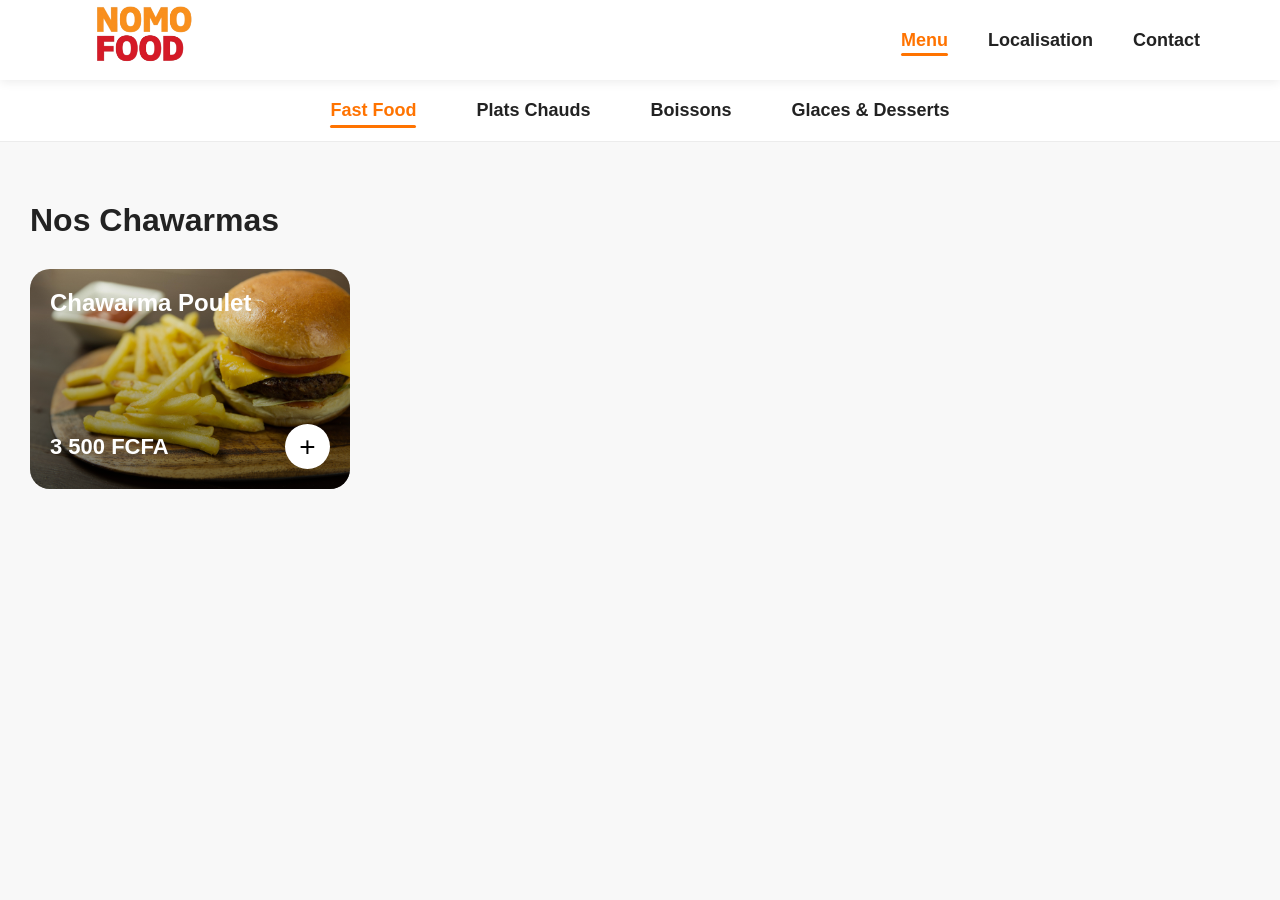
==== menu.html @ 39d3bd44 "ajout de la page menu" ====
<!DOCTYPE html>
<html lang="fr">
<head>
    <meta charset="UTF-8">
    <meta name="viewport" content="width=device-width, initial-scale=1.0">
    <title>Menu | NOMO FOOD</title>

    <link rel="stylesheet" href="menu.css">
</head>

<body>

<header>

    <nav class="navbar">

        <div class="logo">
            <a href="index.html">
                <img src="images/logo.png" alt="Logo NOMO FOOD">
            </a>
        </div>

        <ul class="nav-links">
            <li><a href="menu.html" class="active">Menu</a></li>
            <li><a href="#">Localisation</a></li>
            <li><a href="#">Contact</a></li>
        </ul>

    </nav>

</header>

<section class="menu-tabs">

    <ul>
        <li><a href="#" class="active">Fast Food</a></li>
        <li><a href="#">Plats Chauds</a></li>
        <li><a href="#">Boissons</a></li>
        <li><a href="#">Glaces & Desserts</a></li>
    </ul>

</section>

<main class="menu-content">

    <section class="menu-section">

        <h2>Nos Chawarmas</h2>

        <div class="cards">

            <div class="food-card">

                <img src="images/plat-principal.jpg" alt="Chawarma">

                <div class="overlay">

                    <h3>Chawarma Poulet</h3>

                    <div class="card-bottom">

                        <span class="price">3 500 FCFA</span>

                        <button class="add-btn">+</button>

                    </div>

                </div>

            </div>

        </div>

    </section>

</main>

<script src="menu.js"></script>

</body>
</html>
---- menu.css ----
*{
    margin:0;
    padding:0;
    box-sizing:border-box;
}

body{
    font-family:Arial, sans-serif;
    background:#f8f8f8;
}


/* ================= NAVBAR ================= */

.navbar{
    display:flex;
    justify-content:space-between;
    align-items:center;

    height:80px;
    padding:0 80px;

    background:white;

    box-shadow:0 2px 10px rgba(0,0,0,.08);

    position:sticky;
    top:0;
    z-index:1000;
}


.logo img{
    height:130px;
}


.nav-links{
    display:flex;
    list-style:none;
    gap:40px;
}


.nav-links a{
    text-decoration:none;
    color:#222;
    font-size:18px;
    font-weight:bold;

    position:relative;

    transition:
        color .25s ease,
        transform .25s ease;
}


.nav-links a:hover{
    transform:scale(1.04);
}


.nav-links a.active{
    color:#ff7300;
    transform:scale(1.09);
}


.nav-links a::after{

    content:"";

    position:absolute;

    left:0;
    bottom:-6px;

    width:0;
    height:3px;

    background:#ff7300;

    border-radius:50px;

    transition:.3s;
}


.nav-links a:hover::after,
.nav-links a.active::after{

    width:100%;
}


/* ================= MENU TABS ================= */

.menu-tabs{

    position:sticky;

    top:80px;

    z-index:999;

    background:white;

    border-bottom:1px solid #ececec;
}


.menu-tabs ul{

    display:flex;

    justify-content:center;

    list-style:none;

    gap:60px;

    padding:20px;
}


.menu-tabs a{

    text-decoration:none;

    color:#222;

    font-weight:bold;

    font-size:18px;

    position:relative;

    transition:
        color .25s ease,
        transform .25s ease;
}


.menu-tabs a:hover{

    transform:scale(1.04);
}


.menu-tabs a.active{

    color:#ff7300;

    transform:scale(1.09);
}


.menu-tabs a::after{

    content:"";

    position:absolute;

    left:0;

    bottom:-8px;

    width:0;

    height:3px;

    background:#ff7300;

    border-radius:50px;

    transition:.3s;
}


.menu-tabs a:hover::after,
.menu-tabs a.active::after{

    width:100%;
}

/* ================= MENU ================= */

.menu-content{

    max-width:1300px;

    margin:60px auto;

    padding:0 30px;

}

.menu-section{

    margin-bottom:70px;

}

.menu-section h2{

    font-size:32px;

    color:#222;

    margin-bottom:30px;

}

.cards{

    display:flex;

    flex-wrap:wrap;

    gap:30px;

}

.food-card{

    position:relative;

    width:320px;

    height:220px;

    overflow:hidden;

    border-radius:20px;

    cursor:pointer;

    transition:transform .25s ease;

}

.food-card:hover{

    transform:scale(1.04);

}

.food-card img{

    width:100%;

    height:100%;

    object-fit:cover;

}

.overlay{

    position:absolute;

    inset:0;

    display:flex;

    flex-direction:column;

    justify-content:space-between;

    padding:20px;

    background:linear-gradient(
        transparent,
        rgba(0,0,0,.55)
    );

}

.overlay h3{

    color:white;

    font-size:24px;

    align-self:flex-start;

}

.card-bottom{

    display:flex;

    justify-content:space-between;

    align-items:center;

}

.price{

    color:white;

    font-size:22px;

    font-weight:bold;

}

.add-btn{

    width:45px;

    height:45px;

    border:none;

    border-radius:50%;

    background:white;

    font-size:28px;

    cursor:pointer;

    transition:.25s;

}

.add-btn:hover{

    transform:scale(1.08);

}
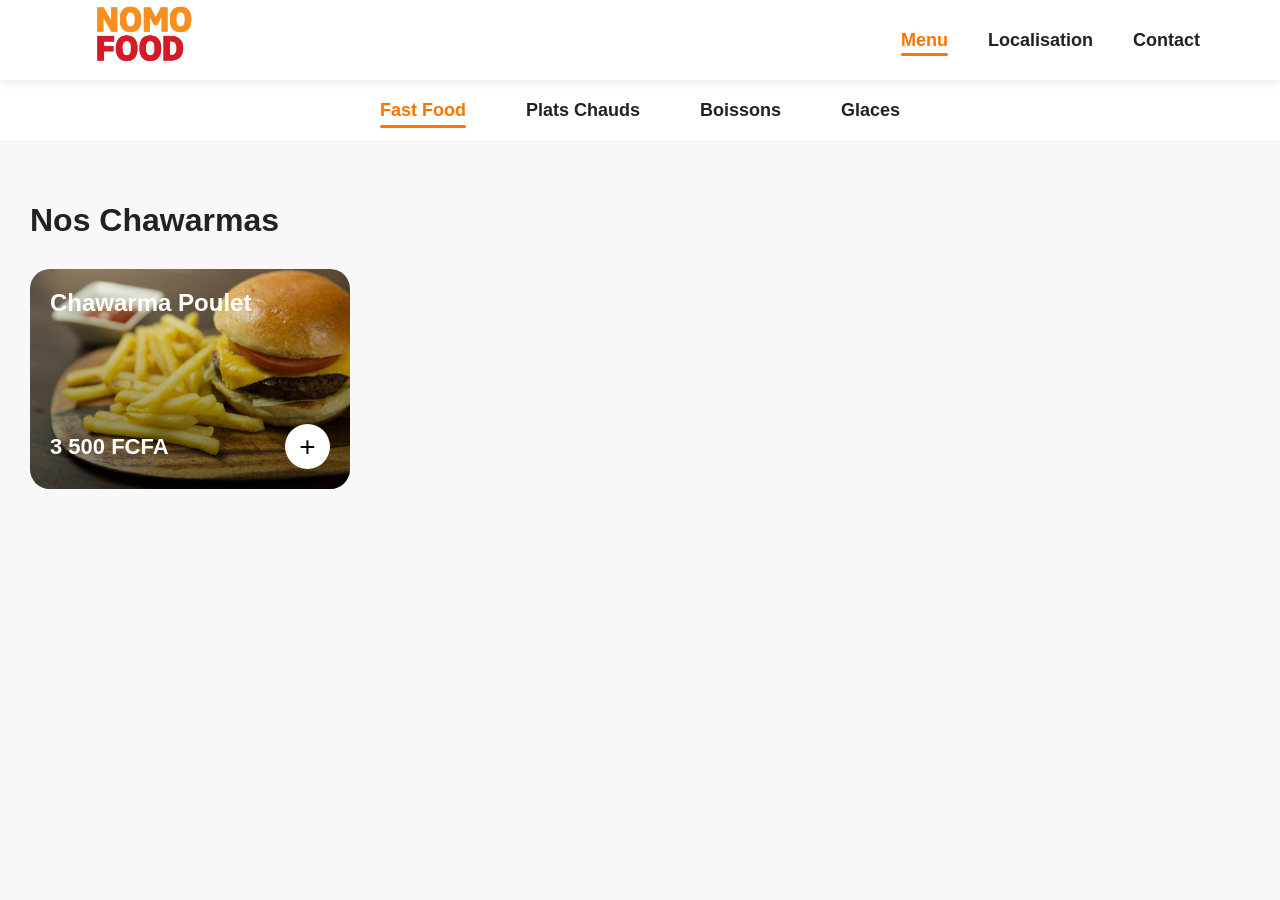
==== commit de144536: "correction des proportions des éléments de menus" ====
--- a/menu.html
+++ b/menu.html
@@ -6,6 +6,7 @@
     <title>Menu | NOMO FOOD</title>
 
     <link rel="stylesheet" href="menu.css">
+    <link rel="preload" as="image" href="images/plat-principal.jpg">
 </head>
 
 <body>
@@ -36,7 +37,7 @@
         <li><a href="#" class="active">Fast Food</a></li>
         <li><a href="#">Plats Chauds</a></li>
         <li><a href="#">Boissons</a></li>
-        <li><a href="#">Glaces & Desserts</a></li>
+        <li><a href="#">Glaces</a></li>
     </ul>
 
 </section>
--- a/menu.css
+++ b/menu.css
@@ -43,6 +43,9 @@
 
 
 .nav-links a{
+    .nav-links a{
+    -webkit-tap-highlight-color: transparent;
+}
     text-decoration:none;
     color:#222;
     font-size:18px;
@@ -126,6 +129,10 @@
 
 .menu-tabs a{
 
+    .menu-tabs a{
+    -webkit-tap-highlight-color: transparent;
+}
+
     text-decoration:none;
 
     color:#222;
@@ -331,4 +338,112 @@
 
     transform:scale(1.08);
 
+}
+
+/* Animation arrivée menu */
+
+body{
+
+    animation: menuEnter .5s ease;
+
+}
+
+
+@keyframes menuEnter{
+
+    from{
+
+        opacity:0;
+
+        transform:translateX(60px);
+
+    }
+
+
+    to{
+
+        opacity:1;
+
+        transform:translateX(0);
+
+    }
+
+}
+
+@media(max-width:768px){
+
+        .navbar{
+
+        height:70px;
+
+        padding:0 20px;
+
+    }
+
+
+    .logo img{
+
+        height:70px;
+
+    }
+
+
+    .nav-links{
+
+        gap:12px;
+
+    }
+
+
+    .nav-links a{
+
+        font-size:12px;
+
+    }
+
+    .menu-tabs ul{
+
+        justify-content:flex-start;
+
+        gap:25px;
+
+        overflow-x:auto;
+
+        padding:15px;
+
+    }
+
+
+    .menu-tabs a{
+
+        font-size:13px;
+
+        white-space:nowrap;
+
+    }
+
+
+    .food-card{
+
+        width:100%;
+
+        height:220px;
+
+    }
+
+
+    .menu-content{
+
+        padding:0 15px;
+
+    }
+
+ 
+}
+a:focus,
+a:active,
+button:focus,
+button:active{
+    outline:none;
+    -webkit-tap-highlight-color:transparent;
 }
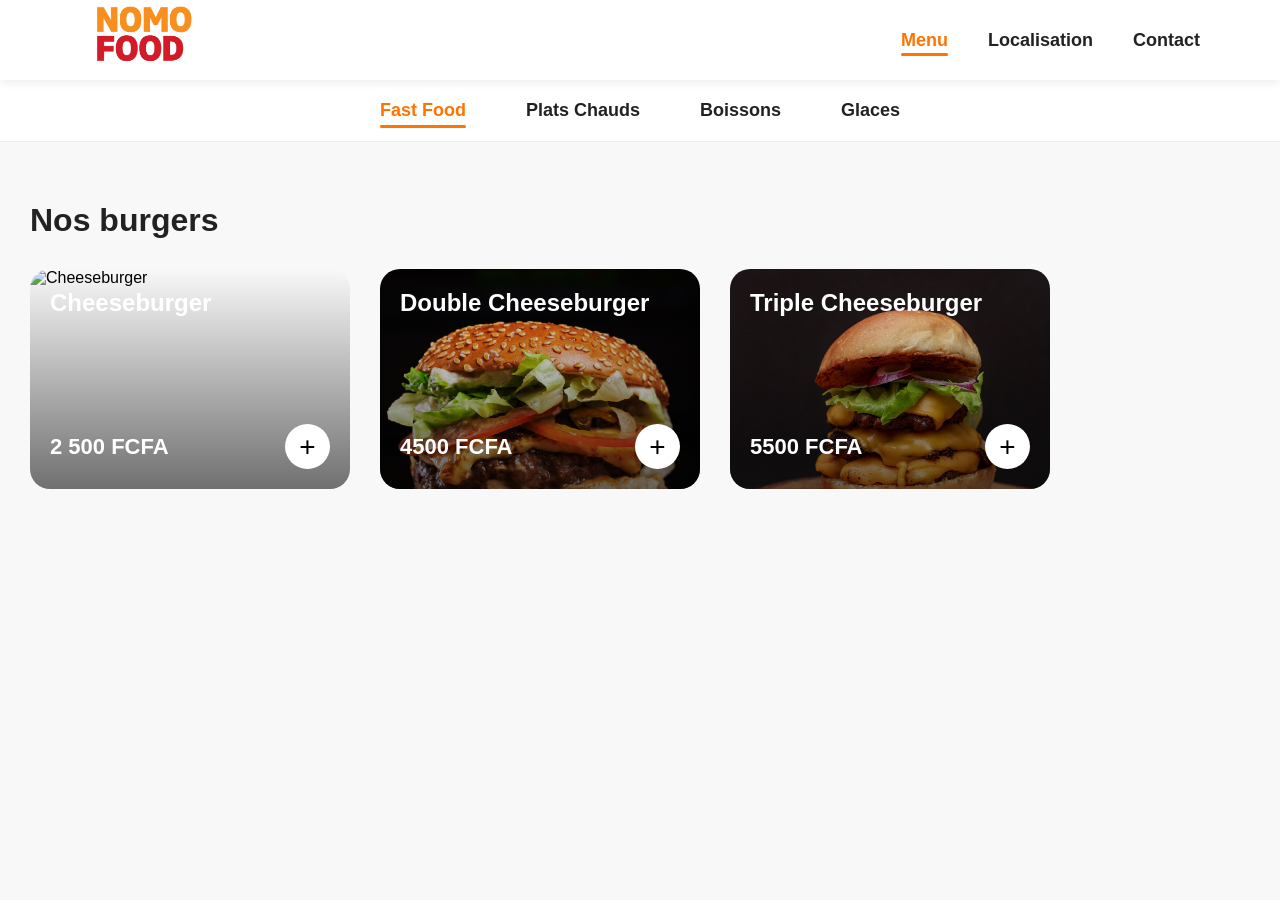
==== commit 76e4fbb2: "ajout de l'onglet burger" ====
--- a/menu.html
+++ b/menu.html
@@ -46,31 +46,71 @@
 
     <section class="menu-section">
 
-        <h2>Nos Chawarmas</h2>
+        <h2>Nos burgers</h2>
 
         <div class="cards">
 
-            <div class="food-card">
+    <div class="food-card">
 
-                <img src="images/plat-principal.jpg" alt="Chawarma">
+        <img src="images/cheeseburger.jpg" alt="Cheeseburger">
 
-                <div class="overlay">
+        <div class="overlay">
 
-                    <h3>Chawarma Poulet</h3>
+            <h3>Cheeseburger</h3>
 
-                    <div class="card-bottom">
+            <div class="card-bottom">
 
-                        <span class="price">3 500 FCFA</span>
+                <span class="price">2 500 FCFA</span>
 
-                        <button class="add-btn">+</button>
-
-                    </div>
-
-                </div>
+                <button class="add-btn">+</button>
 
             </div>
 
         </div>
+
+    </div>
+
+    <div class="food-card">
+
+        <img src="images/double-cheeseburger.jpg" alt="Double Cheeseburger">
+
+        <div class="overlay">
+
+            <h3>Double Cheeseburger</h3>
+
+            <div class="card-bottom">
+
+                <span class="price">4500 FCFA</span>
+
+                <button class="add-btn">+</button>
+
+            </div>
+
+        </div>
+
+    </div>
+
+    <div class="food-card">
+
+        <img src="images/triple-cheeseburger.jpg" alt="Triple Cheeseburger">
+
+        <div class="overlay">
+
+            <h3>Triple Cheeseburger</h3>
+
+            <div class="card-bottom">
+
+                <span class="price">5500 FCFA</span>
+
+                <button class="add-btn">+</button>
+
+            </div>
+
+        </div>
+
+    </div>
+
+</div>
 
     </section>
 
--- a/menu.css
+++ b/menu.css
@@ -129,8 +129,21 @@
 
 .menu-tabs a{
 
-    .menu-tabs a{
-    -webkit-tap-highlight-color: transparent;
+    -webkit-tap-highlight-color:transparent;
+
+    text-decoration:none;
+
+    color:#222;
+
+    font-weight:bold;
+
+    font-size:18px;
+
+    position:relative;
+
+    transition:
+        color .25s ease,
+        transform .25s ease;
 }
 
     text-decoration:none;
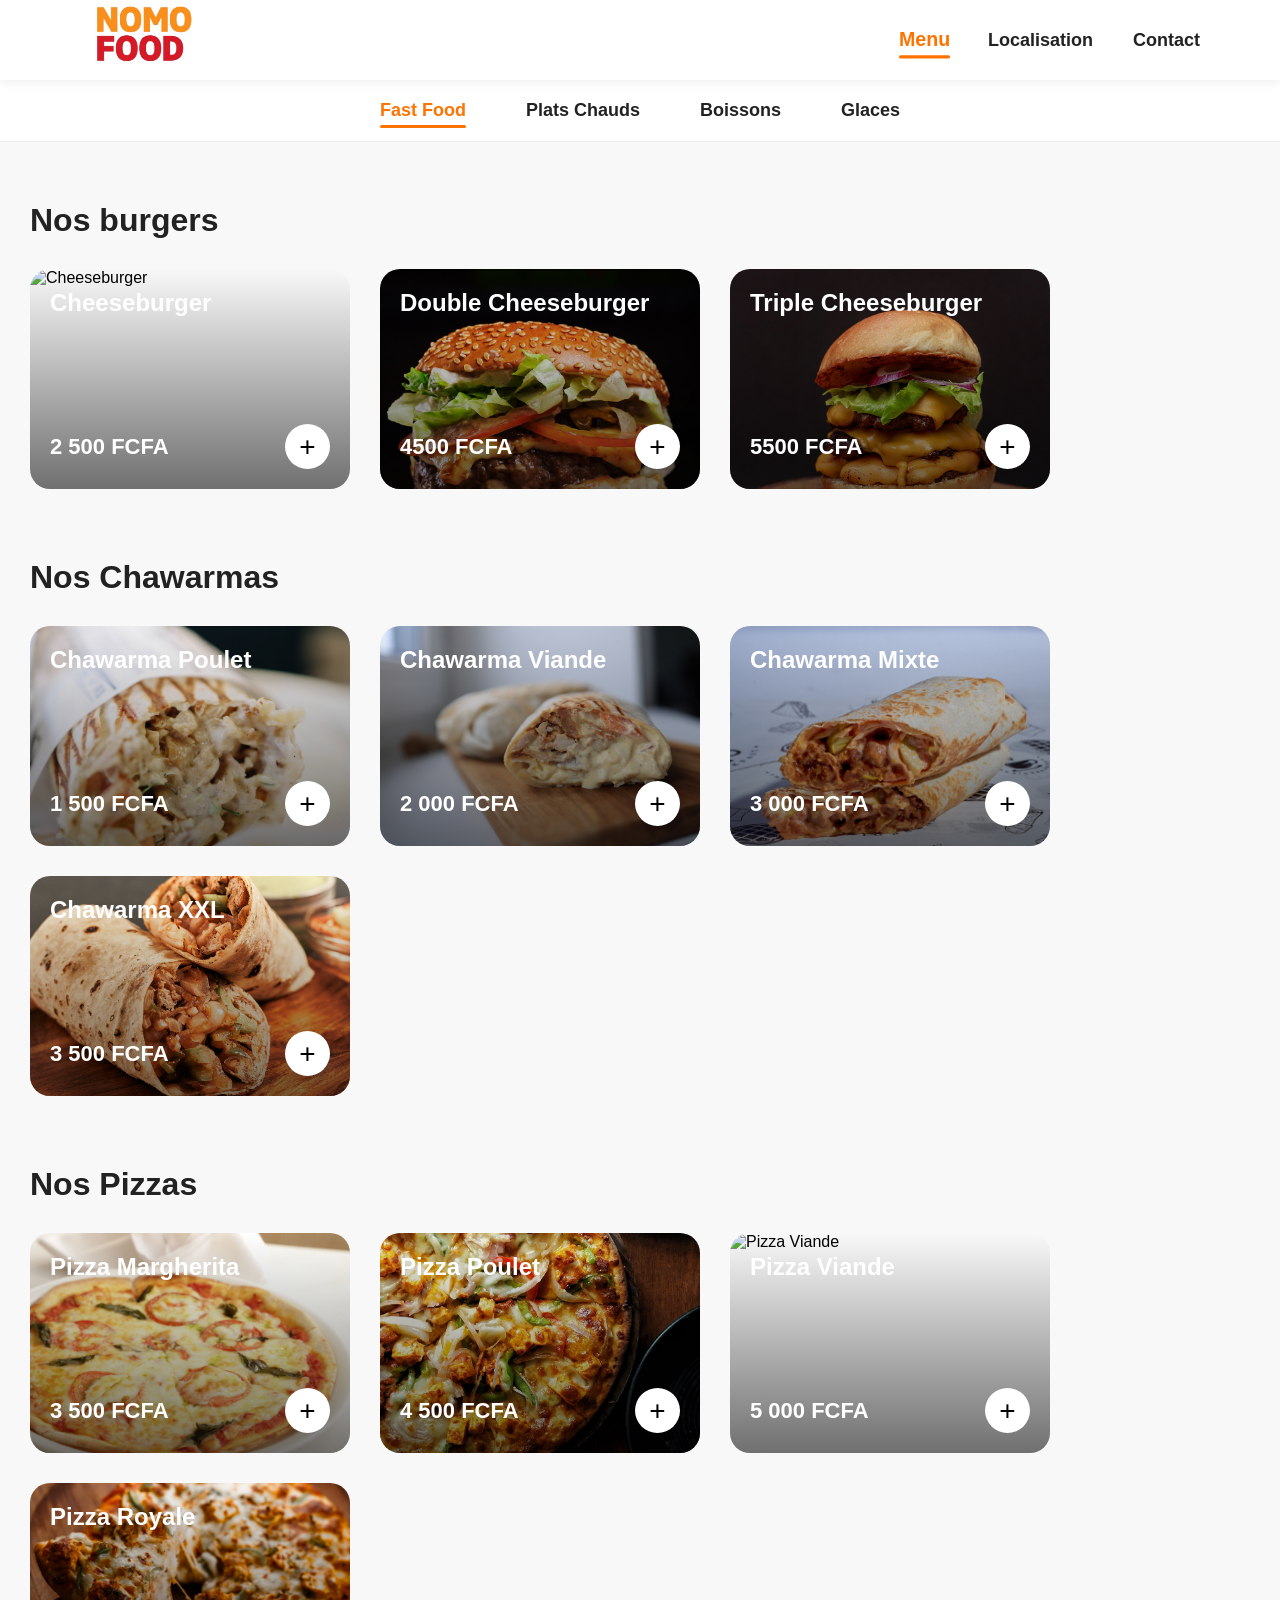
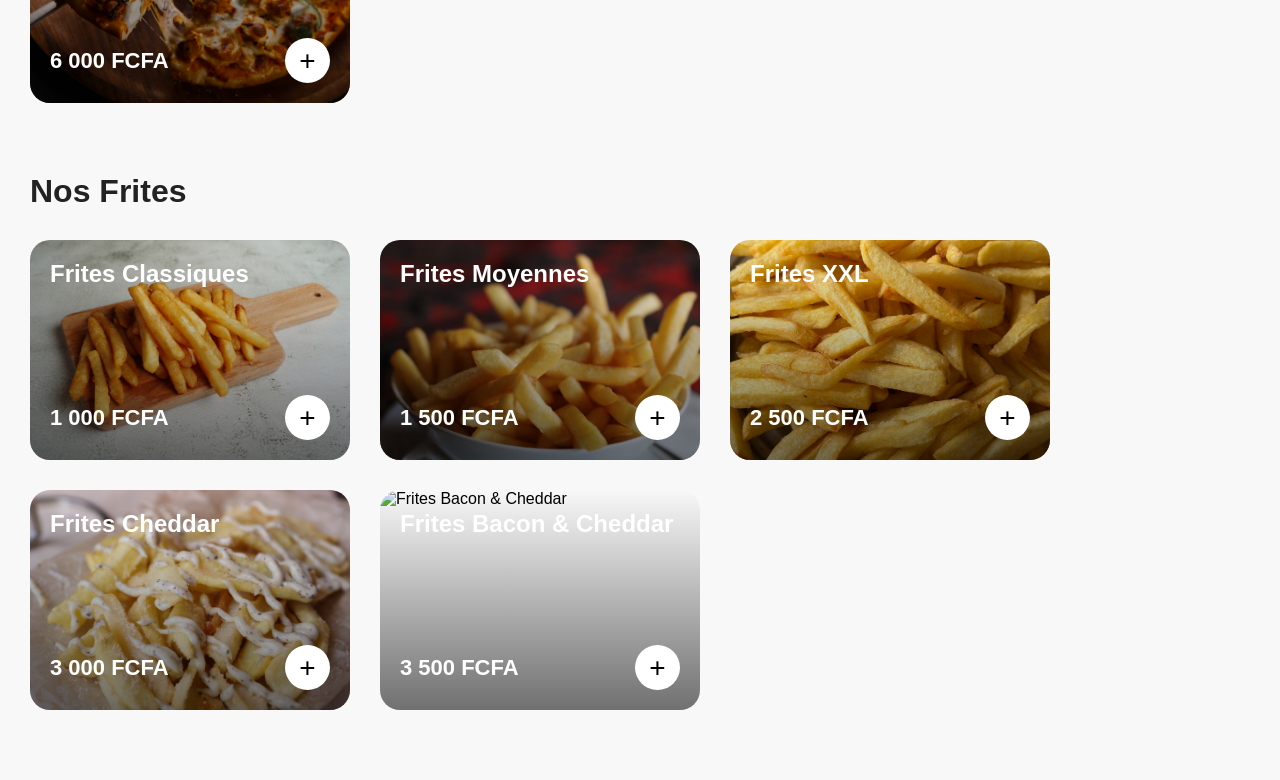
==== commit 509e3c54: "fast food fin" ====
--- a/menu.html
+++ b/menu.html
@@ -11,24 +11,21 @@
 
 <body>
 
-<header>
-
-    <nav class="navbar">
-
-        <div class="logo">
-            <a href="index.html">
-                <img src="images/logo.png" alt="Logo NOMO FOOD">
-            </a>
-        </div>
-
-        <ul class="nav-links">
-            <li><a href="menu.html" class="active">Menu</a></li>
-            <li><a href="#">Localisation</a></li>
-            <li><a href="#">Contact</a></li>
-        </ul>
-
-    </nav>
-
+<header class="navbar">
+
+    <div class="logo">
+        <a href="index.html">
+            <img src="images/logo.png" alt="Logo NOMO FOOD">
+        </a>
+    </div>
+
+    <ul class="nav-links">
+        <li><a href="menu.html" class="active">Menu</a></li>
+        <li><a href="#">Localisation</a></li>
+        <li><a href="#">Contact</a></li>
+    </ul>
+
+</header>
 </header>
 
 <section class="menu-tabs">
@@ -114,6 +111,306 @@
 
     </section>
 
+<section class="menu-section">
+
+    <h2>Nos Chawarmas</h2>
+
+    <div class="cards">
+
+        <div class="food-card">
+
+            <img src="images/chawarma-poulet.jpg" alt="Chawarma Poulet">
+
+            <div class="overlay">
+
+                <h3>Chawarma Poulet</h3>
+
+                <div class="card-bottom">
+
+                    <span class="price">1 500 FCFA</span>
+
+                    <button class="add-btn">+</button>
+
+                </div>
+
+            </div>
+
+        </div>
+
+
+        <div class="food-card">
+
+            <img src="images/chawarma-viande.jpg" alt="Chawarma Viande">
+
+            <div class="overlay">
+
+                <h3>Chawarma Viande</h3>
+
+                <div class="card-bottom">
+
+                    <span class="price">2 000 FCFA</span>
+
+                    <button class="add-btn">+</button>
+
+                </div>
+
+            </div>
+
+        </div>
+
+
+        <div class="food-card">
+
+            <img src="images/chawarma-mixte.jpg" alt="Chawarma Mixte">
+
+            <div class="overlay">
+
+                <h3>Chawarma Mixte</h3>
+
+                <div class="card-bottom">
+
+                    <span class="price">3 000 FCFA</span>
+
+                    <button class="add-btn">+</button>
+
+                </div>
+
+            </div>
+
+        </div>
+
+
+        <div class="food-card">
+
+            <img src="images/chawarma-xxl.jpg" alt="Chawarma XXL">
+
+            <div class="overlay">
+
+                <h3>Chawarma XXL</h3>
+
+                <div class="card-bottom">
+
+                    <span class="price">3 500 FCFA</span>
+
+                    <button class="add-btn">+</button>
+
+                </div>
+
+            </div>
+
+        </div>
+
+    </div>
+
+</section>
+
+<section class="menu-section">
+
+    <h2>Nos Pizzas</h2>
+
+    <div class="cards">
+
+        <div class="food-card">
+
+            <img src="images/pizza-margherita.jpg" alt="Pizza Margherita">
+
+            <div class="overlay">
+
+                <h3>Pizza Margherita</h3>
+
+                <div class="card-bottom">
+
+                    <span class="price">3 500 FCFA</span>
+
+                    <button class="add-btn">+</button>
+
+                </div>
+
+            </div>
+
+        </div>
+
+
+        <div class="food-card">
+
+            <img src="images/pizza-poulet.jpg" alt="Pizza Poulet">
+
+            <div class="overlay">
+
+                <h3>Pizza Poulet</h3>
+
+                <div class="card-bottom">
+
+                    <span class="price">4 500 FCFA</span>
+
+                    <button class="add-btn">+</button>
+
+                </div>
+
+            </div>
+
+        </div>
+
+
+        <div class="food-card">
+
+            <img src="images/pizza-viande.jpg" alt="Pizza Viande">
+
+            <div class="overlay">
+
+                <h3>Pizza Viande</h3>
+
+                <div class="card-bottom">
+
+                    <span class="price">5 000 FCFA</span>
+
+                    <button class="add-btn">+</button>
+
+                </div>
+
+            </div>
+
+        </div>
+
+
+        <div class="food-card">
+
+            <img src="images/pizza-royale.jpg" alt="Pizza Royale">
+
+            <div class="overlay">
+
+                <h3>Pizza Royale</h3>
+
+                <div class="card-bottom">
+
+                    <span class="price">6 000 FCFA</span>
+
+                    <button class="add-btn">+</button>
+
+                </div>
+
+            </div>
+
+        </div>
+
+    </div>
+
+</section>
+
+<section class="menu-section">
+
+    <h2>Nos Frites</h2>
+
+    <div class="cards">
+
+        <div class="food-card">
+
+            <img src="images/frites-classiques.jpg" alt="Frites Classiques">
+
+            <div class="overlay">
+
+                <h3>Frites Classiques</h3>
+
+                <div class="card-bottom">
+
+                    <span class="price">1 000 FCFA</span>
+
+                    <button class="add-btn">+</button>
+
+                </div>
+
+            </div>
+
+        </div>
+
+
+        <div class="food-card">
+
+            <img src="images/frites-moyennes.jpg" alt="Frites Moyennes">
+
+            <div class="overlay">
+
+                <h3>Frites Moyennes</h3>
+
+                <div class="card-bottom">
+
+                    <span class="price">1 500 FCFA</span>
+
+                    <button class="add-btn">+</button>
+
+                </div>
+
+            </div>
+
+        </div>
+
+
+        <div class="food-card">
+
+            <img src="images/frites-xxl.jpg" alt="Frites XXL">
+
+            <div class="overlay">
+
+                <h3>Frites XXL</h3>
+
+                <div class="card-bottom">
+
+                    <span class="price">2 500 FCFA</span>
+
+                    <button class="add-btn">+</button>
+
+                </div>
+
+            </div>
+
+        </div>
+
+
+        <div class="food-card">
+
+            <img src="images/frites-cheddar.jpg" alt="Frites Cheddar">
+
+            <div class="overlay">
+
+                <h3>Frites Cheddar</h3>
+
+                <div class="card-bottom">
+
+                    <span class="price">3 000 FCFA</span>
+
+                    <button class="add-btn">+</button>
+
+                </div>
+
+            </div>
+
+        </div>
+
+
+        <div class="food-card">
+
+            <img src="images/frites-bacon-cheddar.jpg" alt="Frites Bacon &amp; Cheddar">
+
+            <div class="overlay">
+
+                <h3>Frites Bacon &amp; Cheddar</h3>
+
+                <div class="card-bottom">
+
+                    <span class="price">3 500 FCFA</span>
+
+                    <button class="add-btn">+</button>
+
+                </div>
+
+            </div>
+
+        </div>
+
+    </div>
+
+</section>
+
 </main>
 
 <script src="menu.js"></script>
--- a/menu.css
+++ b/menu.css
@@ -7,33 +7,46 @@
 body{
     font-family:Arial, sans-serif;
     background:#f8f8f8;
-}
-
-
-/* ================= NAVBAR ================= */
+    padding-top:80px;
+}
+
+
+*{
+    -webkit-tap-highlight-color: transparent;
+}
+
+a,
+button,
+.food-card{
+    outline:none;
+    -webkit-tap-highlight-color:transparent;
+}
+
+*:focus{
+    outline:none;
+}
 
 .navbar{
     display:flex;
     justify-content:space-between;
     align-items:center;
-
     height:80px;
     padding:0 80px;
-
     background:white;
-
     box-shadow:0 2px 10px rgba(0,0,0,.08);
 
-    position:sticky;
+    position:fixed;
     top:0;
-    z-index:1000;
-}
-
+    left:0;
+    width:100%;
+    z-index:2000;
+}
 
 .logo img{
     height:130px;
-}
-
+    position:relative;
+    z-index:10;
+}
 
 .nav-links{
     display:flex;
@@ -41,71 +54,55 @@
     gap:40px;
 }
 
-
 .nav-links a{
-    .nav-links a{
-    -webkit-tap-highlight-color: transparent;
-}
+    display:inline-block;
     text-decoration:none;
     color:#222;
+    font-weight:bold;
     font-size:18px;
-    font-weight:bold;
 
     position:relative;
 
     transition:
         color .25s ease,
         transform .25s ease;
-}
-
+
+    outline:none;
+    -webkit-tap-highlight-color:transparent;
+}
 
 .nav-links a:hover{
     transform:scale(1.04);
 }
-
 
 .nav-links a.active{
     color:#ff7300;
     transform:scale(1.09);
 }
 
-
 .nav-links a::after{
-
     content:"";
-
     position:absolute;
-
     left:0;
     bottom:-6px;
-
     width:0;
     height:3px;
-
     background:#ff7300;
-
     border-radius:50px;
-
-    transition:.3s;
-}
-
+    transition:width .3s ease;
+}
 
 .nav-links a:hover::after,
 .nav-links a.active::after{
-
     width:100%;
 }
-
-
-/* ================= MENU TABS ================= */
-
 .menu-tabs{
 
     position:sticky;
 
     top:80px;
 
-    z-index:999;
+    z-index:1000;
 
     background:white;
 
@@ -127,7 +124,9 @@
 }
 
 
-.menu-tabs a{
+
+
+    .menu-tabs a{
 
     -webkit-tap-highlight-color:transparent;
 
@@ -144,21 +143,7 @@
     transition:
         color .25s ease,
         transform .25s ease;
-}
-
-    text-decoration:none;
-
-    color:#222;
-
-    font-weight:bold;
-
-    font-size:18px;
-
-    position:relative;
-
-    transition:
-        color .25s ease,
-        transform .25s ease;
+
 }
 
 
@@ -260,9 +245,9 @@
 
 }
 
-.food-card:hover{
-
-    transform:scale(1.04);
+.food-card:active{
+
+    transform:scale(0.96);
 
 }
 
@@ -347,112 +332,118 @@
 
 }
 
-.add-btn:hover{
-
-    transform:scale(1.08);
+.add-btn:active{
+
+    transform:scale(0.85);
 
 }
 
 /* Animation arrivée menu */
 
-body{
-
-    animation: menuEnter .5s ease;
-
-}
-
-
-@keyframes menuEnter{
-
-    from{
-
-        opacity:0;
-
-        transform:translateX(60px);
+@media(max-width:768px){
+
+.menu-tabs{
+
+    top:75px;
+
+}
+
+.navbar{
+    height:70px;
+    padding:0 20px;
+}
+
+.logo img{
+    height:70px;
+}
+
+.nav-links{
+    gap:15px;
+}
+
+.nav-links a{
+    font-size:14px;
+}
+
+.menu-tabs{
+    top:70px;
+}
+
+
+    .nav-links{
+
+    gap:12px;
+    margin-left:15px;
+
+}
+
+
+    .nav-links a{
+
+        font-size:14px;
 
     }
 
-
-    to{
-
-        opacity:1;
-
-        transform:translateX(0);
+    .menu-tabs ul{
+
+        justify-content:flex-start;
+
+        gap:25px;
+
+        overflow-x:auto;
+
+        padding:15px;
 
     }
 
-}
-
-@media(max-width:768px){
-
-        .navbar{
-
-        height:70px;
-
-        padding:0 20px;
+
+    .menu-tabs a{
+
+        font-size:13px;
+
+        white-space:nowrap;
 
     }
 
 
-    .logo img{
-
-        height:70px;
+    .cards{
+
+    display:flex;
+
+    flex-wrap:nowrap;
+
+    overflow-x:auto;
+
+    gap:20px;
+
+    justify-content:flex-start;
+
+    padding-bottom:10px;
+
+    scroll-snap-type:x mandatory;
+
+}
+
+
+.food-card{
+
+    flex:0 0 300px;
+
+    height:190px;
+
+    scroll-snap-align:start;
+
+}
+
+
+    .menu-content{
+
+        padding:0 15px;
 
     }
-
-
-    .nav-links{
-
-        gap:12px;
-
-    }
-
-
-    .nav-links a{
-
-        font-size:12px;
-
-    }
-
-    .menu-tabs ul{
-
-        justify-content:flex-start;
-
-        gap:25px;
-
-        overflow-x:auto;
-
-        padding:15px;
-
-    }
-
-
-    .menu-tabs a{
-
-        font-size:13px;
-
-        white-space:nowrap;
-
-    }
-
-
-    .food-card{
-
-        width:100%;
-
-        height:220px;
-
-    }
-
-
-    .menu-content{
-
-        padding:0 15px;
-
-    }
-
+ }
  
-}
+
 a:focus,
 a:active,
 button:focus,
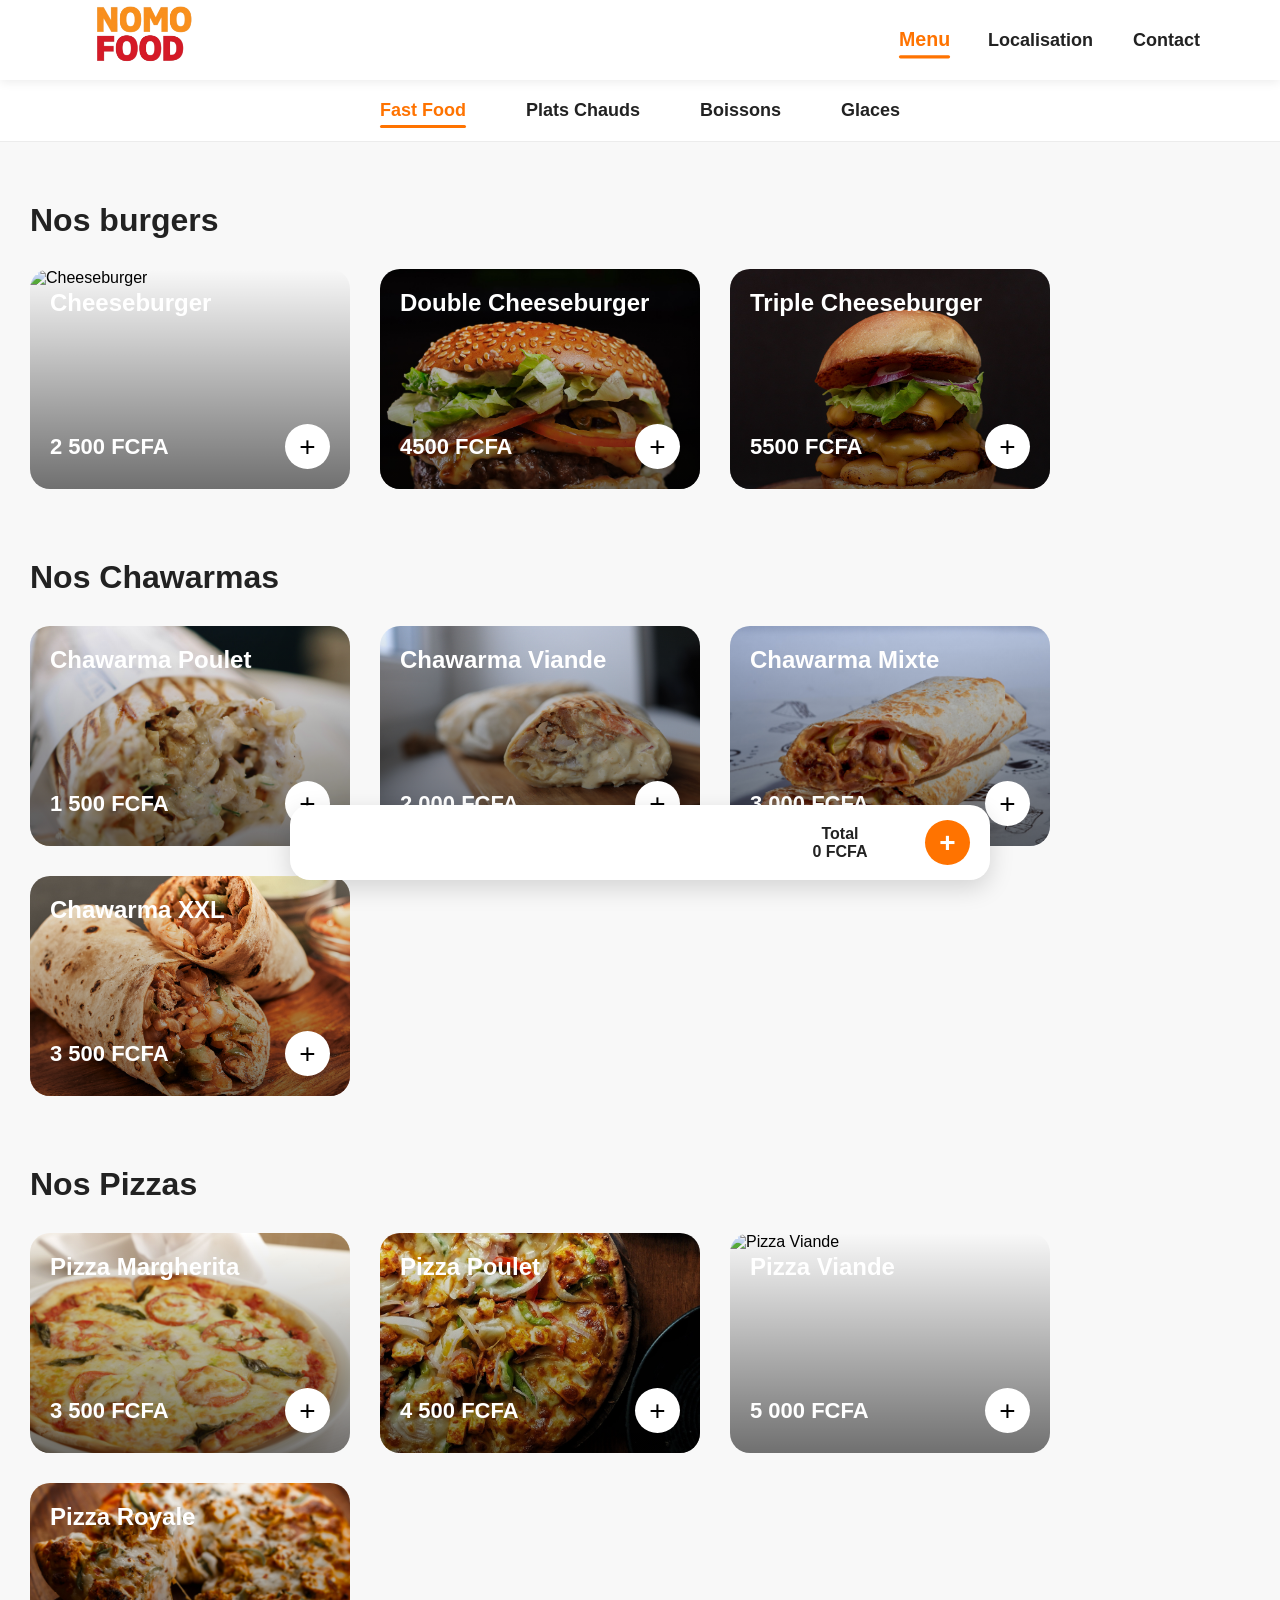
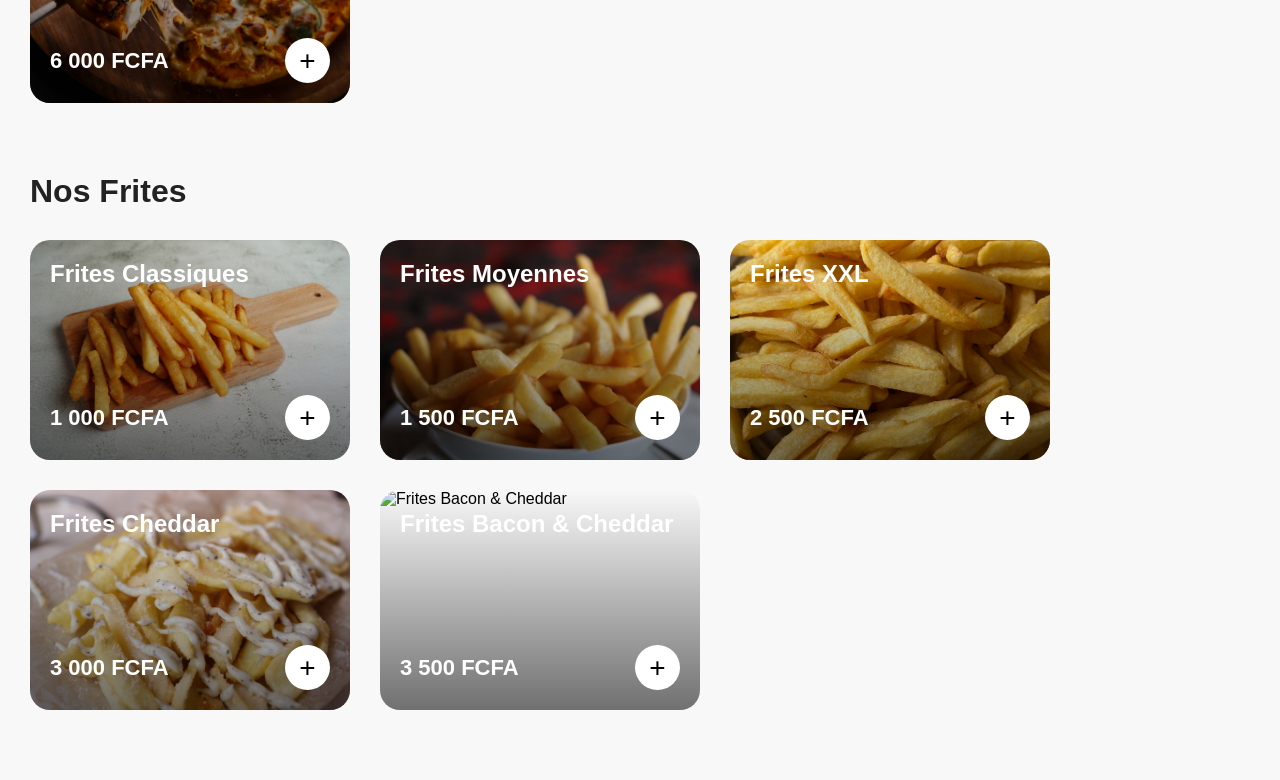
==== commit f99ab240: "fin du systeme whathsapp" ====
--- a/menu.html
+++ b/menu.html
@@ -6,6 +6,7 @@
     <title>Menu | NOMO FOOD</title>
 
     <link rel="stylesheet" href="menu.css">
+    <link rel="stylesheet" href="cart.css">
     <link rel="preload" as="image" href="images/plat-principal.jpg">
 </head>
 
@@ -26,21 +27,28 @@
     </ul>
 
 </header>
-</header>
+
 
 <section class="menu-tabs">
 
     <ul>
-        <li><a href="#" class="active">Fast Food</a></li>
-        <li><a href="#">Plats Chauds</a></li>
-        <li><a href="#">Boissons</a></li>
-        <li><a href="#">Glaces</a></li>
+
+        <li><a href="#" class="active" data-target="fast-food">Fast Food</a></li>
+
+        <li><a href="#" data-target="plats-chauds">Plats Chauds</a></li>
+
+        <li><a href="#" data-target="boissons">Boissons</a></li>
+
+        <li><a href="#" data-target="glaces">Glaces</a></li>
+
     </ul>
 
 </section>
 
 <main class="menu-content">
 
+    <div id="fast-food" class="menu-category active">
+
     <section class="menu-section">
 
         <h2>Nos burgers</h2>
@@ -411,9 +419,583 @@
 
 </section>
 
+</div>
+
+<div id="plats-chauds" class="menu-category">
+    
+    <section class="menu-section">
+
+    <h2>Nos Grillades</h2>
+
+    <div class="cards">
+
+        <div class="food-card">
+
+            <img src="images/poulet-braise.jpg" alt="Poulet Braisé">
+
+            <div class="overlay">
+
+                <h3>Poulet Braisé</h3>
+
+                <div class="card-bottom">
+
+                    <span class="price">3 500 FCFA</span>
+
+                    <button class="add-btn">+</button>
+
+                </div>
+
+            </div>
+
+        </div>
+
+        <div class="food-card">
+
+            <img src="images/poisson-braise.jpg" alt="Poisson Braisé">
+
+            <div class="overlay">
+
+                <h3>Poisson Braisé</h3>
+
+                <div class="card-bottom">
+
+                    <span class="price">4 500 FCFA</span>
+
+                    <button class="add-btn">+</button>
+
+                </div>
+
+            </div>
+
+        </div>
+
+        <div class="food-card">
+
+            <img src="images/brochettes-viande.jpg" alt="Brochettes de Viande">
+
+            <div class="overlay">
+
+                <h3>Brochettes de Viande</h3>
+
+                <div class="card-bottom">
+
+                    <span class="price">3 000 FCFA</span>
+
+                    <button class="add-btn">+</button>
+
+                </div>
+
+            </div>
+
+        </div>
+
+        <div class="food-card">
+
+            <img src="images/cote-porc.jpg" alt="Côte de Porc">
+
+            <div class="overlay">
+
+                <h3>Côte de Porc</h3>
+
+                <div class="card-bottom">
+
+                    <span class="price">4 000 FCFA</span>
+
+                    <button class="add-btn">+</button>
+
+                </div>
+
+            </div>
+
+        </div>
+
+    </div>
+
+</section>
+
+<section class="menu-section">
+
+    <h2>Nos Riz</h2>
+
+    <div class="cards">
+
+        <div class="food-card">
+
+            <img src="images/riz-cantonnais.jpg" alt="Riz Cantonnais">
+
+            <div class="overlay">
+
+                <h3>Riz Cantonnais</h3>
+
+                <div class="card-bottom">
+
+                    <span class="price">2 500 FCFA</span>
+
+                    <button class="add-btn">+</button>
+
+                </div>
+
+            </div>
+
+        </div>
+
+        <div class="food-card">
+
+            <img src="images/riz-cantonnais-oeuf.jpg" alt="Riz Cantonnais & Œufs">
+
+            <div class="overlay">
+
+                <h3>Riz Cantonnais & Œufs</h3>
+
+                <div class="card-bottom">
+
+                    <span class="price">3 000 FCFA</span>
+
+                    <button class="add-btn">+</button>
+
+                </div>
+
+            </div>
+
+        </div>
+
+        <div class="food-card">
+
+            <img src="images/riz-au-gras.jpg" alt="Riz au Gras">
+
+            <div class="overlay">
+
+                <h3>Riz au Gras</h3>
+
+                <div class="card-bottom">
+
+                    <span class="price">2 000 FCFA</span>
+
+                    <button class="add-btn">+</button>
+
+                </div>
+
+            </div>
+
+        </div>
+
+        <div class="food-card">
+
+            <img src="images/riz-creole.jpg" alt="Riz Créole">
+
+            <div class="overlay">
+
+                <h3>Riz Créole</h3>
+
+                <div class="card-bottom">
+
+                    <span class="price">2 500 FCFA</span>
+
+                    <button class="add-btn">+</button>
+
+                </div>
+
+            </div>
+
+        </div>
+
+    </div>
+
+</section>
+
+<section class="menu-section">
+
+    <h2>Nos Spaghettis</h2>
+
+    <div class="cards">
+
+        <div class="food-card">
+
+            <img src="images/spaghetti.jpg" alt="Spaghetti">
+
+            <div class="overlay">
+
+                <h3>Spaghetti</h3>
+
+                <div class="card-bottom">
+
+                    <span class="price">2 000 FCFA</span>
+
+                    <button class="add-btn">+</button>
+
+                </div>
+
+            </div>
+
+        </div>
+
+        <div class="food-card">
+
+            <img src="images/spaghetti-oeuf.jpg" alt="Spaghetti Œuf">
+
+            <div class="overlay">
+
+                <h3>Spaghetti Œuf</h3>
+
+                <div class="card-bottom">
+
+                    <span class="price">2 500 FCFA</span>
+
+                    <button class="add-btn">+</button>
+
+                </div>
+
+            </div>
+
+        </div>
+
+        <div class="food-card">
+
+            <img src="images/spaghetti-fromage.jpg" alt="Spaghetti au Fromage">
+
+            <div class="overlay">
+
+                <h3>Spaghetti au Fromage</h3>
+
+                <div class="card-bottom">
+
+                    <span class="price">3 000 FCFA</span>
+
+                    <button class="add-btn">+</button>
+
+                </div>
+
+            </div>
+
+        </div>
+
+    </div>
+
+</section>
+
+</div>
+
+<div id="boissons" class="menu-category">
+
+<section class="menu-section">
+
+    <h2>Nos Boissons</h2>
+
+    <div class="cards">
+
+        <div class="food-card">
+
+            <img src="images/coca-cola.jpg" alt="Coca-Cola">
+
+            <div class="overlay">
+
+                <h3>Coca-Cola</h3>
+
+                <div class="card-bottom">
+
+                    <span class="price">700 FCFA</span>
+
+                    <button class="add-btn">+</button>
+
+                </div>
+
+            </div>
+
+        </div>
+
+        <div class="food-card">
+
+            <img src="images/fanta.jpg" alt="Fanta">
+
+            <div class="overlay">
+
+                <h3>Fanta</h3>
+
+                <div class="card-bottom">
+
+                    <span class="price">700 FCFA</span>
+
+                    <button class="add-btn">+</button>
+
+                </div>
+
+            </div>
+
+        </div>
+
+        <div class="food-card">
+
+            <img src="images/sprite.jpg" alt="Sprite">
+
+            <div class="overlay">
+
+                <h3>Sprite</h3>
+
+                <div class="card-bottom">
+
+                    <span class="price">700 FCFA</span>
+
+                    <button class="add-btn">+</button>
+
+                </div>
+
+            </div>
+
+        </div>
+
+        <div class="food-card">
+
+            <img src="images/eau.jpg" alt="Eau Minérale">
+
+            <div class="overlay">
+
+                <h3>Eau Minérale</h3>
+
+                <div class="card-bottom">
+
+                    <span class="price">500 FCFA</span>
+
+                    <button class="add-btn">+</button>
+
+                </div>
+
+            </div>
+
+        </div>
+
+            </div>
+
+</section>
+
+<section class="menu-section">
+
+    <h2>Nos Jus de Fruits</h2>
+
+    <div class="cards">
+
+        <div class="food-card">
+
+            <img src="images/jus-orange.jpg" alt="Jus d'Orange">
+
+            <div class="overlay">
+
+                <h3>Jus d'Orange</h3>
+
+                <div class="card-bottom">
+
+                    <span class="price">1 200 FCFA</span>
+
+                    <button class="add-btn">+</button>
+
+                </div>
+
+            </div>
+
+        </div>
+
+        <div class="food-card">
+
+            <img src="images/jus-ananas.jpg" alt="Jus d'Ananas">
+
+            <div class="overlay">
+
+                <h3>Jus d'Ananas</h3>
+
+                <div class="card-bottom">
+
+                    <span class="price">1 200 FCFA</span>
+
+                    <button class="add-btn">+</button>
+
+                </div>
+
+            </div>
+
+        </div>
+
+        <div class="food-card">
+
+            <img src="images/jus-mangue.jpg" alt="Jus de Mangue">
+
+            <div class="overlay">
+
+                <h3>Jus de Mangue</h3>
+
+                <div class="card-bottom">
+
+                    <span class="price">1 300 FCFA</span>
+
+                    <button class="add-btn">+</button>
+
+                </div>
+
+            </div>
+
+        </div>
+
+        <div class="food-card">
+
+            <img src="images/cocktail-fruits.jpg" alt="Cocktail de Fruits">
+
+            <div class="overlay">
+
+                <h3>Cocktail de Fruits</h3>
+
+                <div class="card-bottom">
+
+                    <span class="price">1 500 FCFA</span>
+
+                    <button class="add-btn">+</button>
+
+                </div>
+
+            </div>
+
+        </div>
+
+    </div>
+
+</section>
+
+</div>
+
+
+<div id="glaces" class="menu-category">
+
+
+<section class="menu-section">
+
+    <h2>Nos Glaces</h2>
+
+    <div class="cards">
+
+
+        <div class="food-card">
+
+            <img src="images/glace-chocolat.jpg" alt="Pot Glace Chocolat">
+
+            <div class="overlay">
+
+                <h3>Pot Glace Chocolat</h3>
+
+                <div class="card-bottom">
+
+                    <span class="price">1 500 FCFA</span>
+
+                    <button class="add-btn">+</button>
+
+                </div>
+
+            </div>
+
+        </div>
+
+
+        <div class="food-card">
+
+            <img src="images/glace-vanille.jpg" alt="Pot Glace Vanille">
+
+            <div class="overlay">
+
+                <h3>Pot Glace Vanille</h3>
+
+                <div class="card-bottom">
+
+                    <span class="price">1 500 FCFA</span>
+
+                    <button class="add-btn">+</button>
+
+                </div>
+
+            </div>
+
+        </div>
+
+
+        <div class="food-card">
+
+            <img src="images/glace-fraise.jpg" alt="Pot Glace Fraise">
+
+            <div class="overlay">
+
+                <h3>Pot Glace Fraise</h3>
+
+                <div class="card-bottom">
+
+                    <span class="price">1 500 FCFA</span>
+
+                    <button class="add-btn">+</button>
+
+                </div>
+
+            </div>
+
+        </div>
+
+
+        <div class="food-card">
+
+            <img src="images/glace-menthe.jpg" alt="Pot Glace Menthe">
+
+            <div class="overlay">
+
+                <h3>Pot Glace Menthe</h3>
+
+                <div class="card-bottom">
+
+                    <span class="price">1 500 FCFA</span>
+
+                    <button class="add-btn">+</button>
+
+                </div>
+
+            </div>
+
+        </div>
+
+
+    </div>
+
+</section>
+
+
+</div>
+
+</div>
+
 </main>
 
+<div class="cart-bar">
+
+
+    <div class="cart-products">
+
+    </div>
+
+
+    <div class="cart-total">
+
+        Total : 0 FCFA
+
+    </div>
+
+
+    <a href="panier.html" class="cart-open-btn">
+
+        +
+
+    </a>
+
+
+</div>
+
+
+<script src="script.js"></script>
 <script src="menu.js"></script>
 
+<script src="script.js"></script>
+<script src="menu.js"></script>
+<script src="cart.js"></script>
+
 </body>
-</html>+</html>
--- a/menu.css
+++ b/menu.css
@@ -450,4 +450,12 @@
 button:active{
     outline:none;
     -webkit-tap-highlight-color:transparent;
+}
+
+.menu-category{
+    display:none;
+}
+
+.menu-category.active{
+    display:block;
 }
--- a/cart.css
+++ b/cart.css
@@ -0,0 +1,301 @@
+.cart-bar{
+
+    position:fixed;
+
+    bottom:20px;
+
+    left:50%;
+
+    transform:translateX(-50%);
+
+    width:90%;
+
+    max-width:700px;
+
+    background:#ffffff;
+
+    border-radius:20px;
+
+    padding:15px 20px;
+
+    display:flex;
+
+    justify-content:space-between;
+
+    align-items:center;
+
+    box-shadow:0 8px 25px rgba(0,0,0,.15);
+
+    z-index:3000;
+
+}
+
+.cart-products{
+
+    flex:1;
+
+    display:flex;
+
+    gap:8px;
+
+    overflow-x:auto;
+
+    overflow-y:hidden;
+
+    scrollbar-width:none;
+
+    padding-right:15px;
+
+    .cart-products{
+
+    flex:1;
+
+    min-width:0;
+
+    display:flex;
+
+    gap:8px;
+
+    overflow-x:auto;
+
+    overflow-y:hidden;
+
+    scrollbar-width:none;
+
+    padding-right:15px;
+
+}
+
+}
+
+.cart-products::-webkit-scrollbar{
+
+    display:none;
+
+}
+
+.cart-thumb{
+
+    width:45px;
+
+    height:45px;
+
+    min-width:45px;
+
+    object-fit:cover;
+
+    border-radius:50%;
+
+}
+
+.cart-total{
+
+    flex-shrink:0;
+
+    width:170px;
+
+    text-align:center;
+
+    font-weight:bold;
+
+    color:#222;
+
+}
+
+
+
+.cart-open-btn{
+
+    width:45px;
+
+    height:45px;
+
+    border-radius:50%;
+
+    background:#ff7300;
+
+    color:white;
+
+    display:flex;
+
+    align-items:center;
+
+    justify-content:center;
+
+    text-decoration:none;
+
+    font-size:28px;
+
+    font-weight:bold;
+
+    flex-shrink:0;
+
+}
+
+.cart-item{
+
+    position:relative;
+
+    width:45px;
+
+    height:45px;
+
+    flex-shrink:0;
+
+}
+
+
+.cart-thumb{
+
+    width:45px;
+
+    height:45px;
+
+    object-fit:cover;
+
+    border-radius:50%;
+
+    display:block;
+
+}
+
+
+.remove-cart-item{
+
+    position:absolute;
+
+    top:0;
+
+    right:0;
+
+    width:18px;
+
+    height:18px;
+
+    border-radius:50%;
+
+    border:none;
+
+    background:red;
+
+    color:white;
+
+    font-size:13px;
+
+    font-weight:bold;
+
+    display:flex;
+
+    align-items:center;
+
+    justify-content:center;
+
+    padding:0;
+
+    line-height:1;
+
+    z-index:20;
+
+}
+
+.cart-quantity{
+
+    position:absolute;
+
+    top:50%;
+
+    left:50%;
+
+    transform:translate(-50%, -50%);
+
+    color:white;
+
+    background:rgba(0,0,0,0.55);
+
+    width:22px;
+
+    height:22px;
+
+    border-radius:50%;
+
+    display:flex;
+
+    align-items:center;
+
+    justify-content:center;
+
+    font-size:13px;
+
+    font-weight:bold;
+
+    z-index:5;
+
+}
+
+.empty-cart{
+
+    background:white;
+
+    padding:40px 20px;
+
+    border-radius:20px;
+
+    text-align:center;
+
+    box-shadow:0 5px 15px rgba(0,0,0,.08);
+
+}
+
+
+.empty-cart h2{
+
+    margin-bottom:15px;
+
+}
+
+
+.empty-cart p{
+
+    color:#777;
+
+}
+
+@media (max-width:768px){
+
+    .cart-bar{
+
+        padding:10px 12px;
+
+    }
+
+    .cart-total{
+
+        width:90px;
+
+        font-size:11px;
+
+        line-height:1.2;
+
+        text-align:center;
+
+    }
+
+    .cart-thumb{
+
+        width:38px;
+
+        height:38px;
+
+    }
+
+    .cart-open-btn{
+
+        width:40px;
+
+        height:40px;
+
+        font-size:24px;
+
+    }
+
+}
